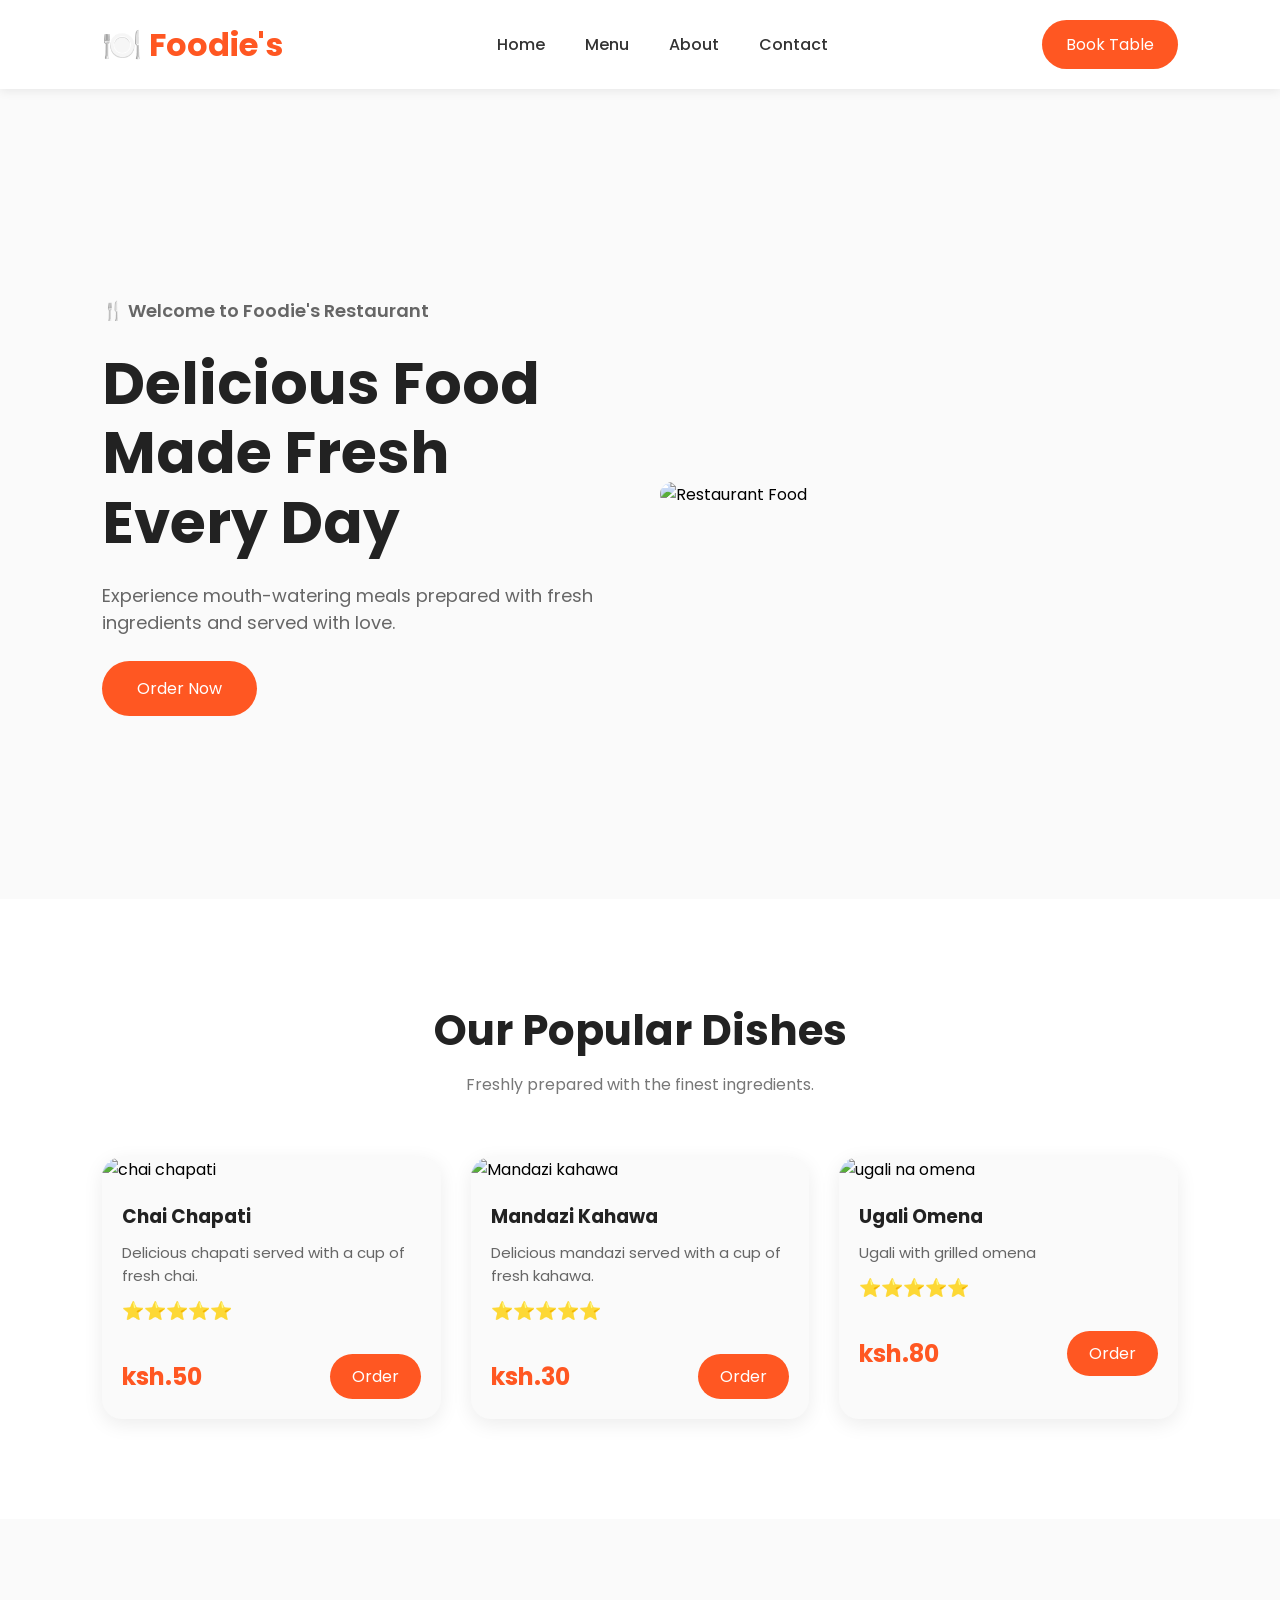
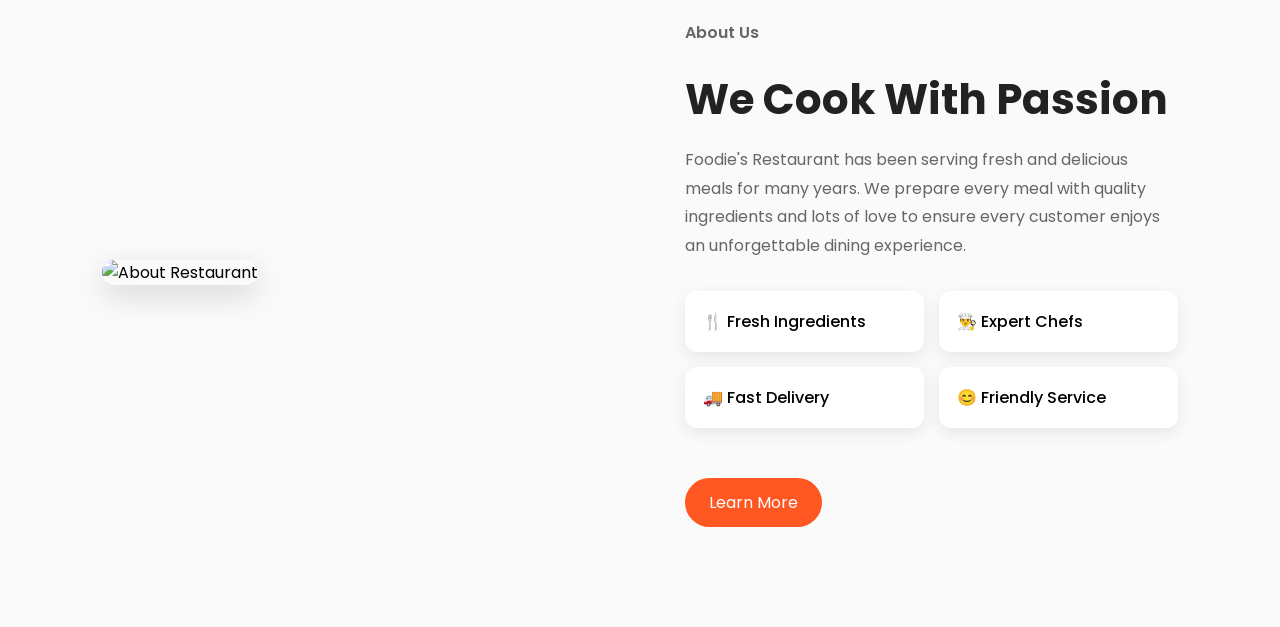
==== restaurant.html @ b5dc4dfa "Add files via upload" ====
<!DOCTYPE html>
<html lang="en">
<head>
    <meta charset="UTF-8">
    <meta name="viewport" content="width=device-width, initial-scale=1.0">
    <!-- Google Font -->
    <link rel="preconnect" href="https://fonts.googleapis.com">
    <link rel="preconnect" href="https://fonts.gstatic.com" crossorigin>
    <link href="https://fonts.googleapis.com/css2?family=Poppins:wght@300;400;500;600;700&display=swap" rel="stylesheet">

    <title>Foodie's Restaurant</title>
</head>
<style>*{
    margin:0;
    padding:0;
    box-sizing:border-box;
}
html{
    scroll-behavior:smooth;
}

body{
    font-family:'Poppins',sans-serif;
    background:#fafafa;
}
header{
    width:100%;
    padding:20px 8%;
    position:sticky;
    top:0;
    background:#fff;
    z-index:1000;
    box-shadow:0 2px 10px rgba(0,0,0,.08);
}
nav{
    display:flex;
    justify-content:space-between;
    align-items:center;
}

.logo{
    font-size:32px;
    font-weight:700;
    color:#ff5722;
}

nav ul{
    display:flex;
    list-style:none;
}

nav ul li{
    margin:0 20px;
}

nav ul li a{
    text-decoration:none;
    color:#333;
    font-weight:500;
    transition:0.3s;
}

nav ul li a:hover{
    color:#ff5722;
}

.btn{
    text-decoration:none;
    background:#ff5722;
    color:white;
    padding:12px 24px;
    border-radius:30px;
    transition:0.3s;
}

.btn:hover{
    background:#e64a19;
    transform: translateY(-3px);
    box-shadow: 0 10px 20px rgba(255,87,34,0.3);
}
.hero{
    min-height:90vh;
    display:flex;
    justify-content:space-between;
    align-items:center;
    padding:0 8%;
    flex-direction:row;
}
.hero-text{
    flex:1;
    padding-right:40px;
}

.hero-text h1{
    font-size:58px;
    line-height:1.2;
    color:#222;
}

.hero-text p{
    margin:25px 0;
    color:#666;
    font-size:18px;
}

.order-btn{
    display:inline-block;
    text-decoration:none;
    background:#ff5722;
    color:white;
    padding:15px 35px;
    border-radius:30px;
    transition:.3s;
}

.order-btn:hover{
    background:#e64a19;
    transform: translateY(-3px);
    box-shadow: 0 10px 20px rgba(255,87,34,.3);
}
.hero-image{
    flex:1;
    display:flex;
    justify-content:center;
}
.hero-image img{
    width:100%;
    max-width:550px;
    border-radius:20px;
}
.tag{
    color:#ff5722;
    font-weight:600;
    margin-bottom:15px;
}
@media(max-width:768px){

.hero{
    flex-direction:column;
    text-align:center;
}

.hero-text,
.hero-image{
    width:100%;
    flex:1;
}

.hero-text h1{
    font-size:40px;
    line-height:50px;
}
.about{
    flex-direction:column;
    text-align:center;
}

.about-features{
    grid-template-columns:1fr;
}

nav{
    flex-direction:column;
    gap:20px;
}

nav ul{
    flex-direction:column;
    text-align:center;
    gap:15px;
}

}
/* ===============================
   POPULAR DISHES
================================= */

.dishes{
    padding:100px 8%;
    background:#fff;
}

.section-title{
    text-align:center;
    margin-bottom:60px;
}

.section-title h2{
    font-size:42px;
    color:#222;
}

.section-title p{
    color:#777;
    margin-top:10px;
}

.dish-container{
    display:grid;
    grid-template-columns:repeat(auto-fit,minmax(280px,1fr));
    gap:30px;
}

.dish-card{
    background:#fafafa;
    border-radius:20px;
    overflow:hidden;
    box-shadow:0 5px 20px rgba(0,0,0,.08);
    transition:.4s;
}

.dish-card:hover{
    transform:translateY(-10px);
    box-shadow:0 15px 35px rgba(0,0,0,.15);
}

.dish-card img{
    width:100%;
    height:220px;
    object-fit:cover;
}

.dish-card h3{
    padding:20px 20px 10px;
    color:#222;
}

.dish-card p{
    padding:0 20px;
    color:#666;
    font-size:15px;
}

.price-row{
    display:flex;
    justify-content:space-between;
    align-items:center;
    padding:20px;
}

.price-row span{
    font-size:24px;
    font-weight:700;
    color:#ff5722;
}

.price-row a{
    text-decoration:none;
    background:#ff5722;
    color:#fff;
    padding:10px 22px;
    border-radius:30px;
    transition:.3s;
}

.price-row a:hover{
    background:#e64a19;
}
.dish-card img{
    transition:0.4s;
}

.dish-card:hover img{
    transform:scale(1.08);
}
.rating{
    color:#f4b400;
    padding:10px 20px;
    font-size:18px;
}
.btn,
.order-btn,
.price-row a{
    transition:0.3s ease;
}

.btn:hover,
.order-btn:hover,
.price-row a:hover{
    transform:translateY(-3px);
}
.btn,
.order-btn,
.price-row a{
    cursor:pointer;
}
/*=========================
        ABOUT SECTION
==========================*/

.about{
    padding:100px 8%;
    display:flex;
    align-items:center;
    justify-content:space-between;
    gap:60px;
    background:#fafafa;
}

.about-image{
    flex:1;
}

.about-image img{
    width:100%;
    border-radius:20px;
    box-shadow:0 10px 30px rgba(0,0,0,.15);
    transition:.4s;
}

.about-image img:hover{
    transform:scale(1.03);
}

.about-text{
    flex:1;
}

.about-text h2{
    font-size:42px;
    margin:15px 0;
    color:#222;
}

.about-text p{
    color:#666;
    line-height:1.8;
    margin-bottom:20px;
}

.about-features{
    display:grid;
    grid-template-columns:repeat(2,1fr);
    gap:15px;
    margin:30px 0;
}

.feature{
    background:#fff;
    padding:18px;
    border-radius:12px;
    box-shadow:0 5px 15px rgba(0,0,0,.08);
    font-weight:500;
}
.about-image{
    flex:1;
    padding-right:30px;
}
.feature{
    background:#fff;
    padding:18px;
    border-radius:12px;
    box-shadow:0 5px 15px rgba(0,0,0,.08);
    font-weight:500;
    transition:.3s;
}

.feature:hover{
    transform:translateY(-6px);
    background:#ff5722;
    color:white;
}
.about .btn{
    margin-top:20px;
    display:inline-block;
}.about-image img{
    width:100%;
    max-width:500px;
}
</style>
<body>
<header>

<nav>
<div class="logo">
🍽️ Foodie's
</div>
<ul>

<li><a href="#home">Home</a></li>
<li><a href="#menu">Menu</a></li>
<li><a href="#about">About</a></li>
<li><a href="#contact">Contact</a></li>

</ul>

<a href="#" class="btn">
Book Table
</a>

</nav>

</header>

<section id="home" class="hero">

<div class="hero-text">
<p class="tag">🍴 Welcome to Foodie's Restaurant</p>

<h1>Delicious Food Made Fresh Every Day</h1>
<p>
Experience mouth-watering meals prepared with fresh ingredients and served with love.
</p>

<a href="#" class="order-btn">
Order Now
</a>

</div>

<div class="hero-image">

<img src="images/resto.jpg" alt="Restaurant Food">

</div>

</section>
<!-- Popular Dishes Section -->

<section id="menu" class="dishes">

    <div class="section-title">
        <h2>Our Popular Dishes</h2>
        <p>Freshly prepared with the finest ingredients.</p>
    </div>

    <div class="dish-container">

        <!-- Card 1 -->

        <div class="dish-card">
            <img src="images/chai.jpg" alt="chai chapati">

            <h3>Chai Chapati</h3>

            <p>Delicious chapati served with a cup of fresh chai.</p>
<div class="rating">
    ⭐⭐⭐⭐⭐
</div>
            <div class="price-row">
                <span>ksh.50</span>

                <a href="#">Order</a>
            </div>

        </div>

        <!-- Card 2 -->

        <div class="dish-card">
            <img src="images/kahawa.jpg" alt="Mandazi kahawa">

            <h3>Mandazi Kahawa</h3>

            <p>Delicious mandazi served with a cup of fresh kahawa.</p>
<div class="rating">
    ⭐⭐⭐⭐⭐
</div>
            <div class="price-row">
                <span>ksh.30</span>

                <a href="#">Order</a>
            </div>

        </div>

        <!-- Card 3 -->

        <div class="dish-card">
            <img src="images/omena.jpg" alt="ugali na omena">

            <h3>Ugali Omena</h3>

            <p>Ugali with grilled omena </p>
<div class="rating">
    ⭐⭐⭐⭐⭐
</div>
            <div class="price-row">
                <span>ksh.80</span>

                <a href="#">Order</a>
            </div>

        </div>

    </div>

</section>
<!-- About Section -->

<section id="about" class="about">

    <div class="about-image">
        <img src="images/about.jpg" alt="About Restaurant">
    </div>

    <div class="about-text">

        <p class="tag">About Us</p>

        <h2>We Cook With Passion</h2>

        <p>
            Foodie's Restaurant has been serving fresh and delicious meals for many years.
            We prepare every meal with quality ingredients and lots of love to ensure every
            customer enjoys an unforgettable dining experience.
        </p>

        <div class="about-features">

            <div class="feature">
                🍴 Fresh Ingredients
            </div>

            <div class="feature">
                👨‍🍳 Expert Chefs
            </div>

            <div class="feature">
                🚚 Fast Delivery
            </div>

            <div class="feature">
                😊 Friendly Service
            </div>

        </div>

        <a href="#" class="btn">Learn More</a>

    </div>

</section>

</body>
</html>
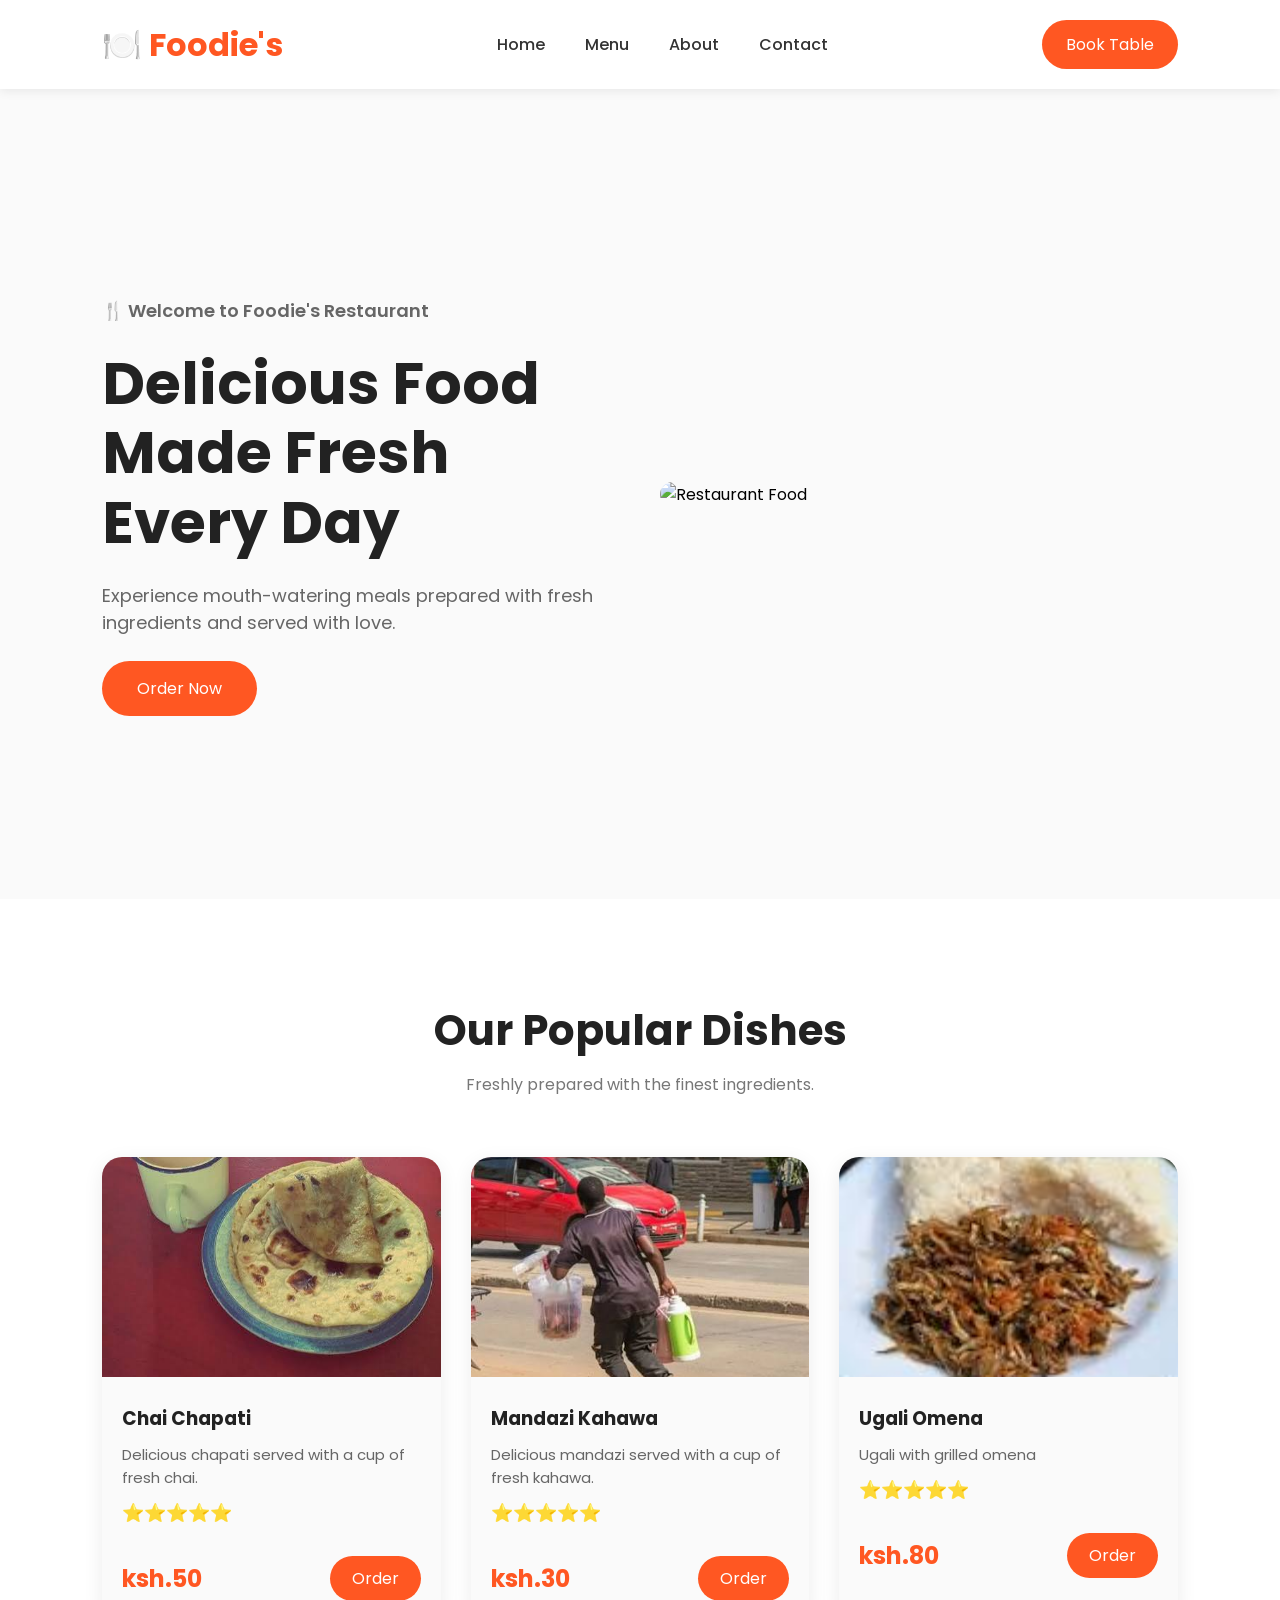
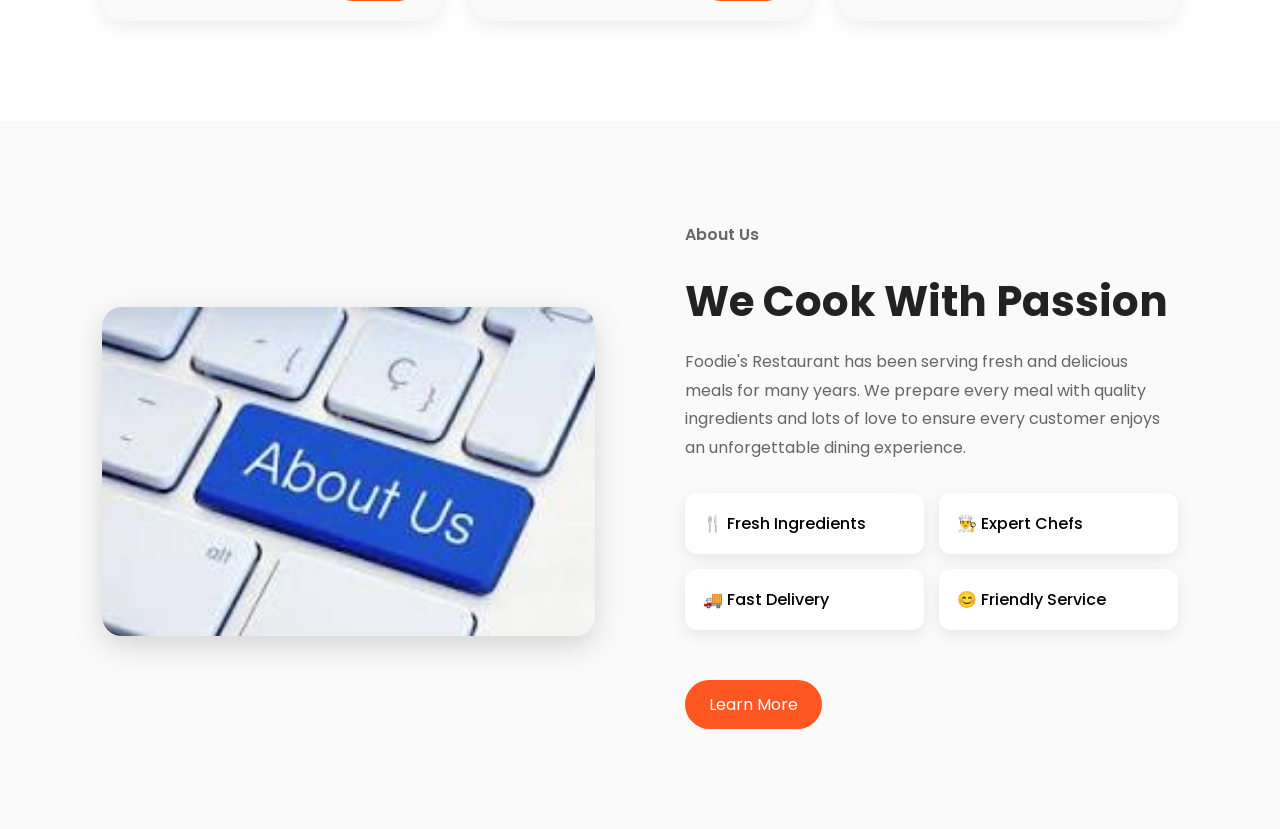
==== commit a4a567d4: "Update restaurant.html" ====
--- a/restaurant.html
+++ b/restaurant.html
@@ -410,7 +410,7 @@
 
 <div class="hero-image">
 
-<img src="images/resto.jpg" alt="Restaurant Food">
+<img src="resto.jpg" alt="Restaurant Food">
 
 </div>
 
@@ -429,7 +429,7 @@
         <!-- Card 1 -->
 
         <div class="dish-card">
-            <img src="images/chai.jpg" alt="chai chapati">
+            <img src="chai.jpg" alt="chai chapati">
 
             <h3>Chai Chapati</h3>
 
@@ -448,7 +448,7 @@
         <!-- Card 2 -->
 
         <div class="dish-card">
-            <img src="images/kahawa.jpg" alt="Mandazi kahawa">
+            <img src="kahawa.jpg" alt="Mandazi kahawa">
 
             <h3>Mandazi Kahawa</h3>
 
@@ -467,7 +467,7 @@
         <!-- Card 3 -->
 
         <div class="dish-card">
-            <img src="images/omena.jpg" alt="ugali na omena">
+            <img src="omena.jpg" alt="ugali na omena">
 
             <h3>Ugali Omena</h3>
 
@@ -491,7 +491,7 @@
 <section id="about" class="about">
 
     <div class="about-image">
-        <img src="images/about.jpg" alt="About Restaurant">
+        <img src="about.jpg" alt="About Restaurant">
     </div>
 
     <div class="about-text">
@@ -533,4 +533,4 @@
 </section>
 
 </body>
-</html>+</html>
